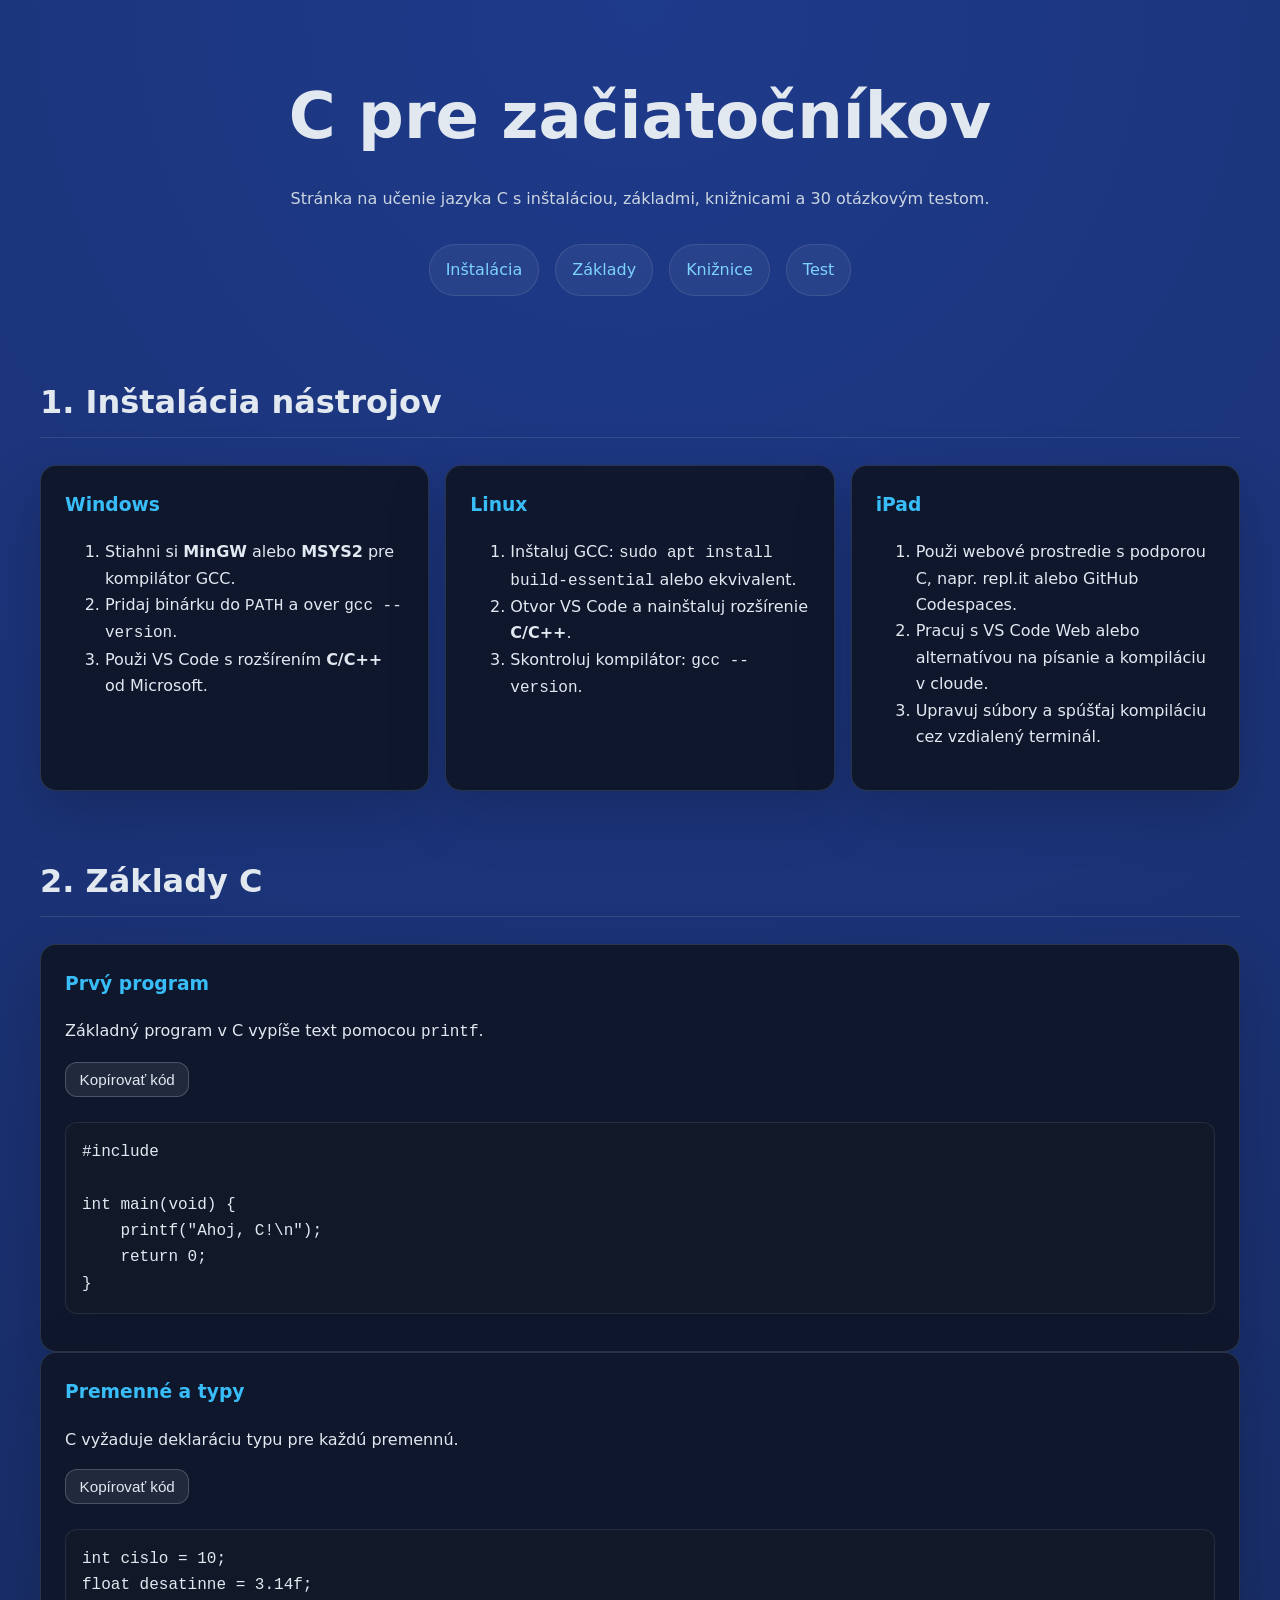
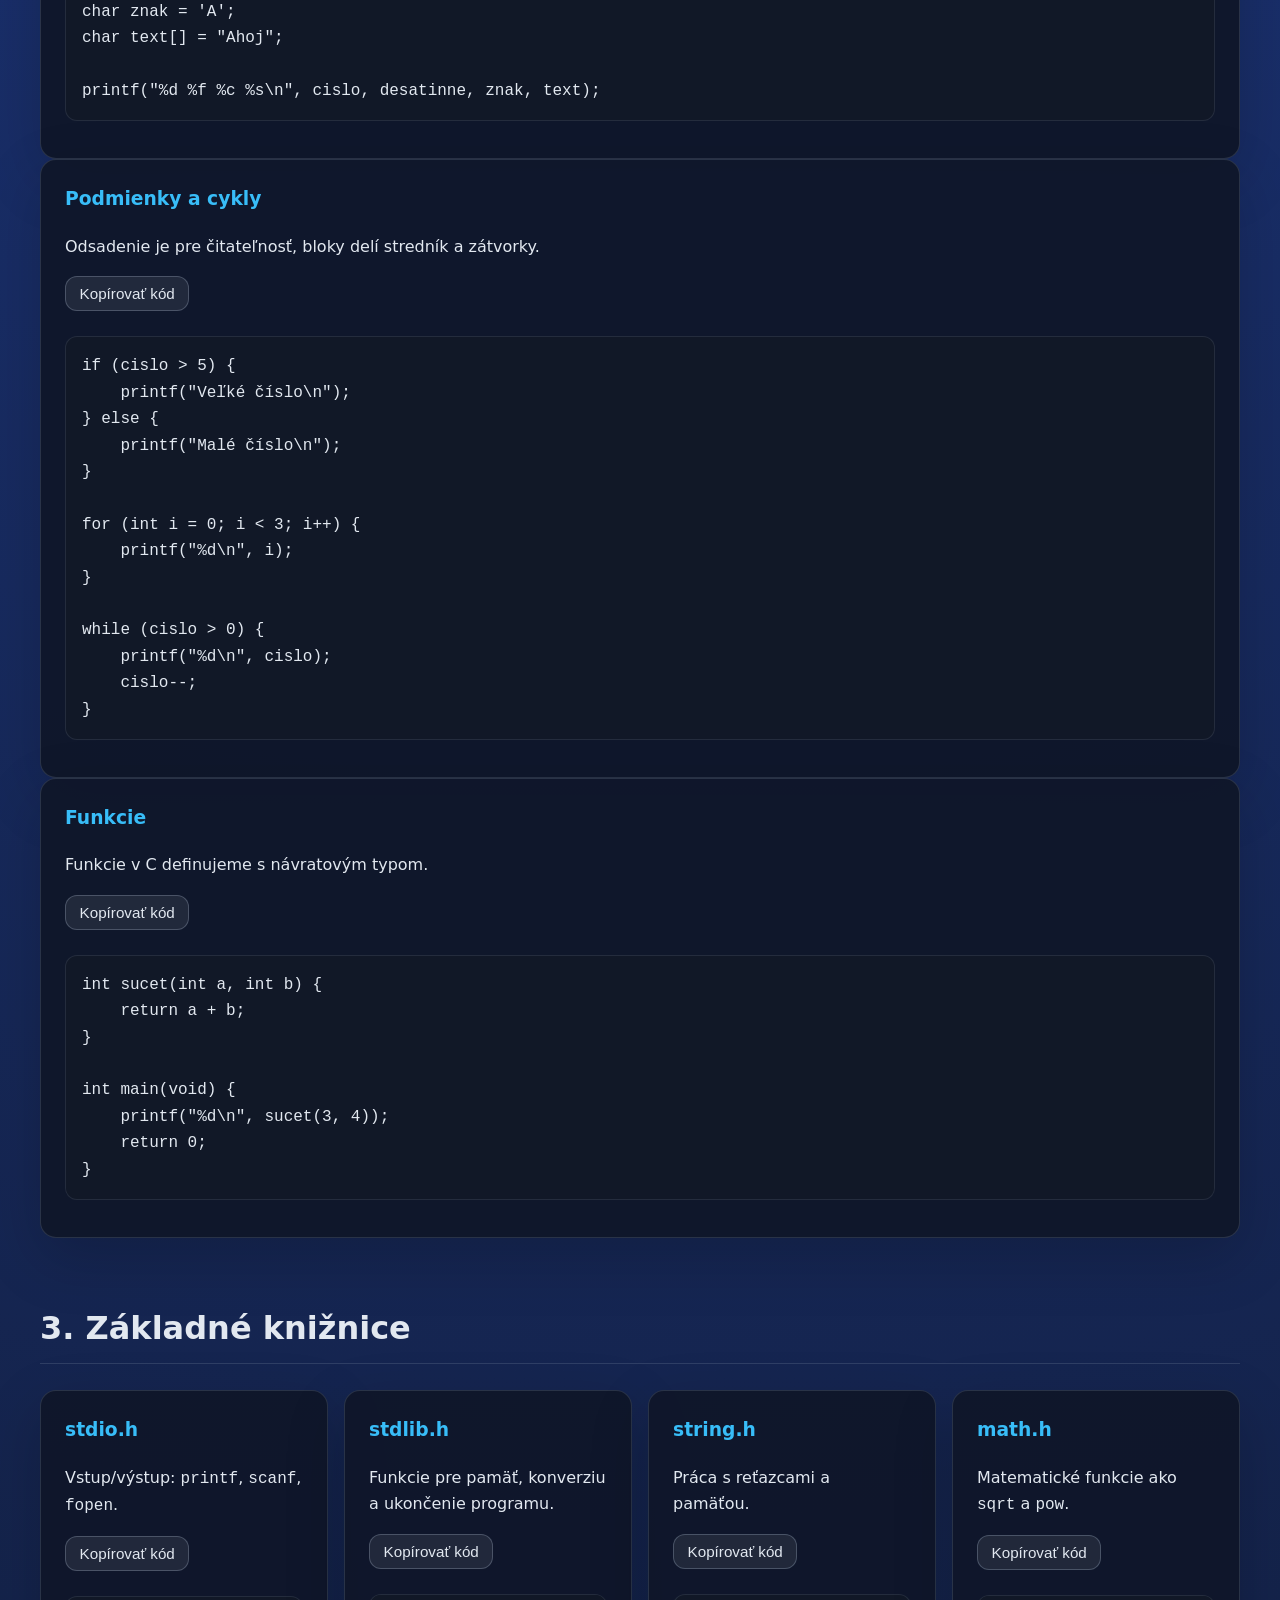
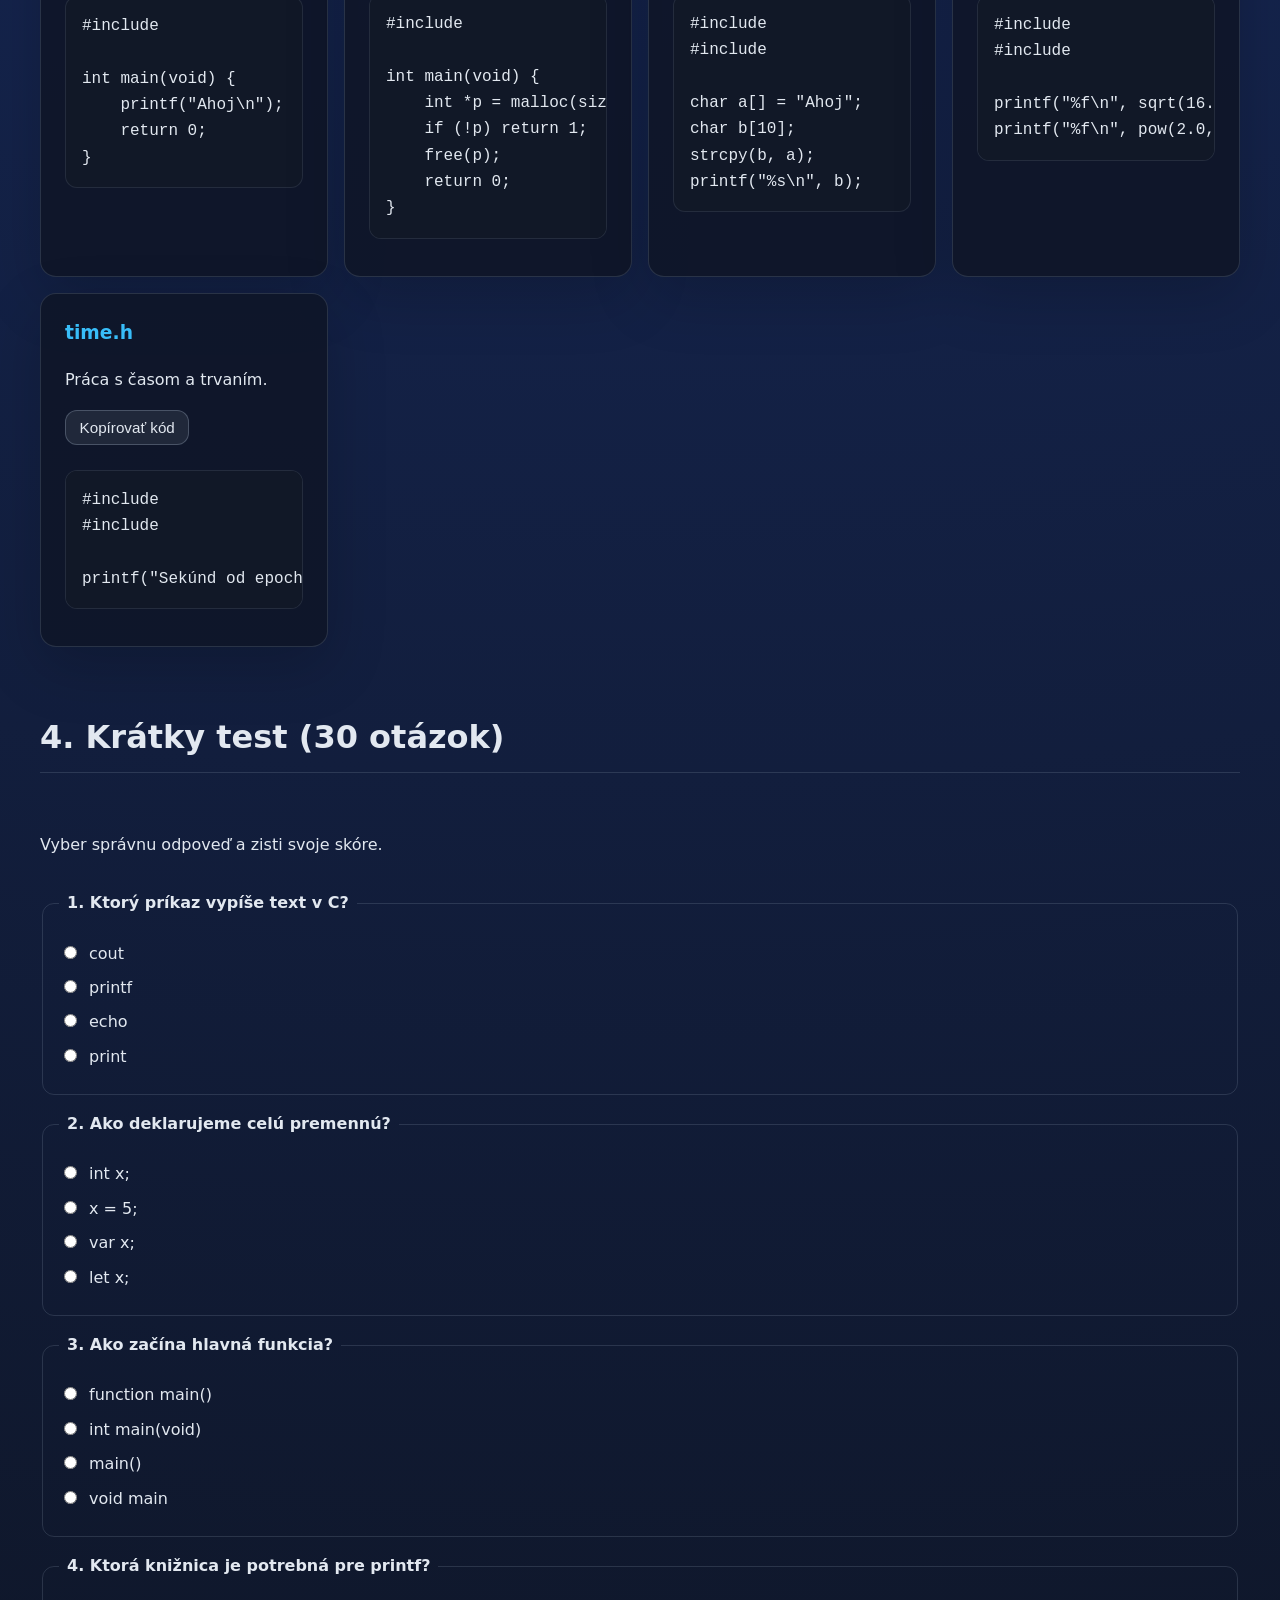
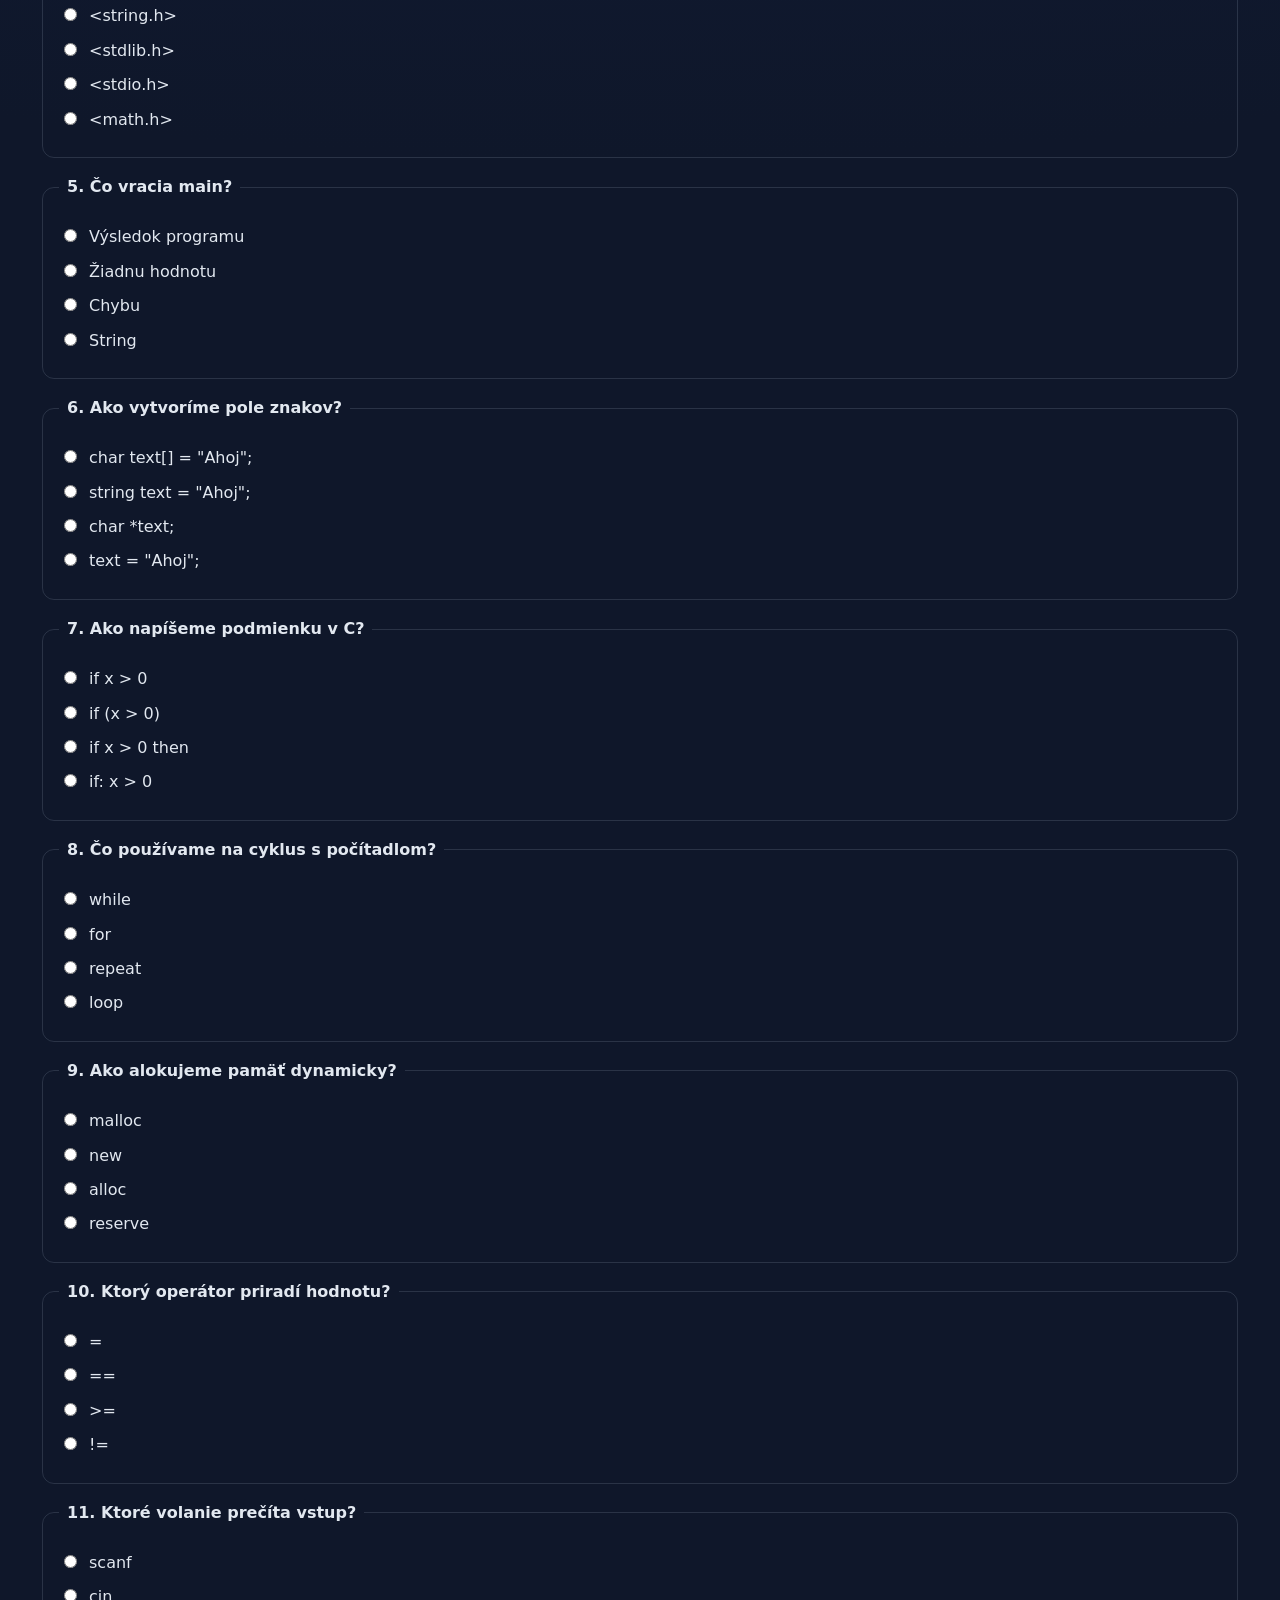
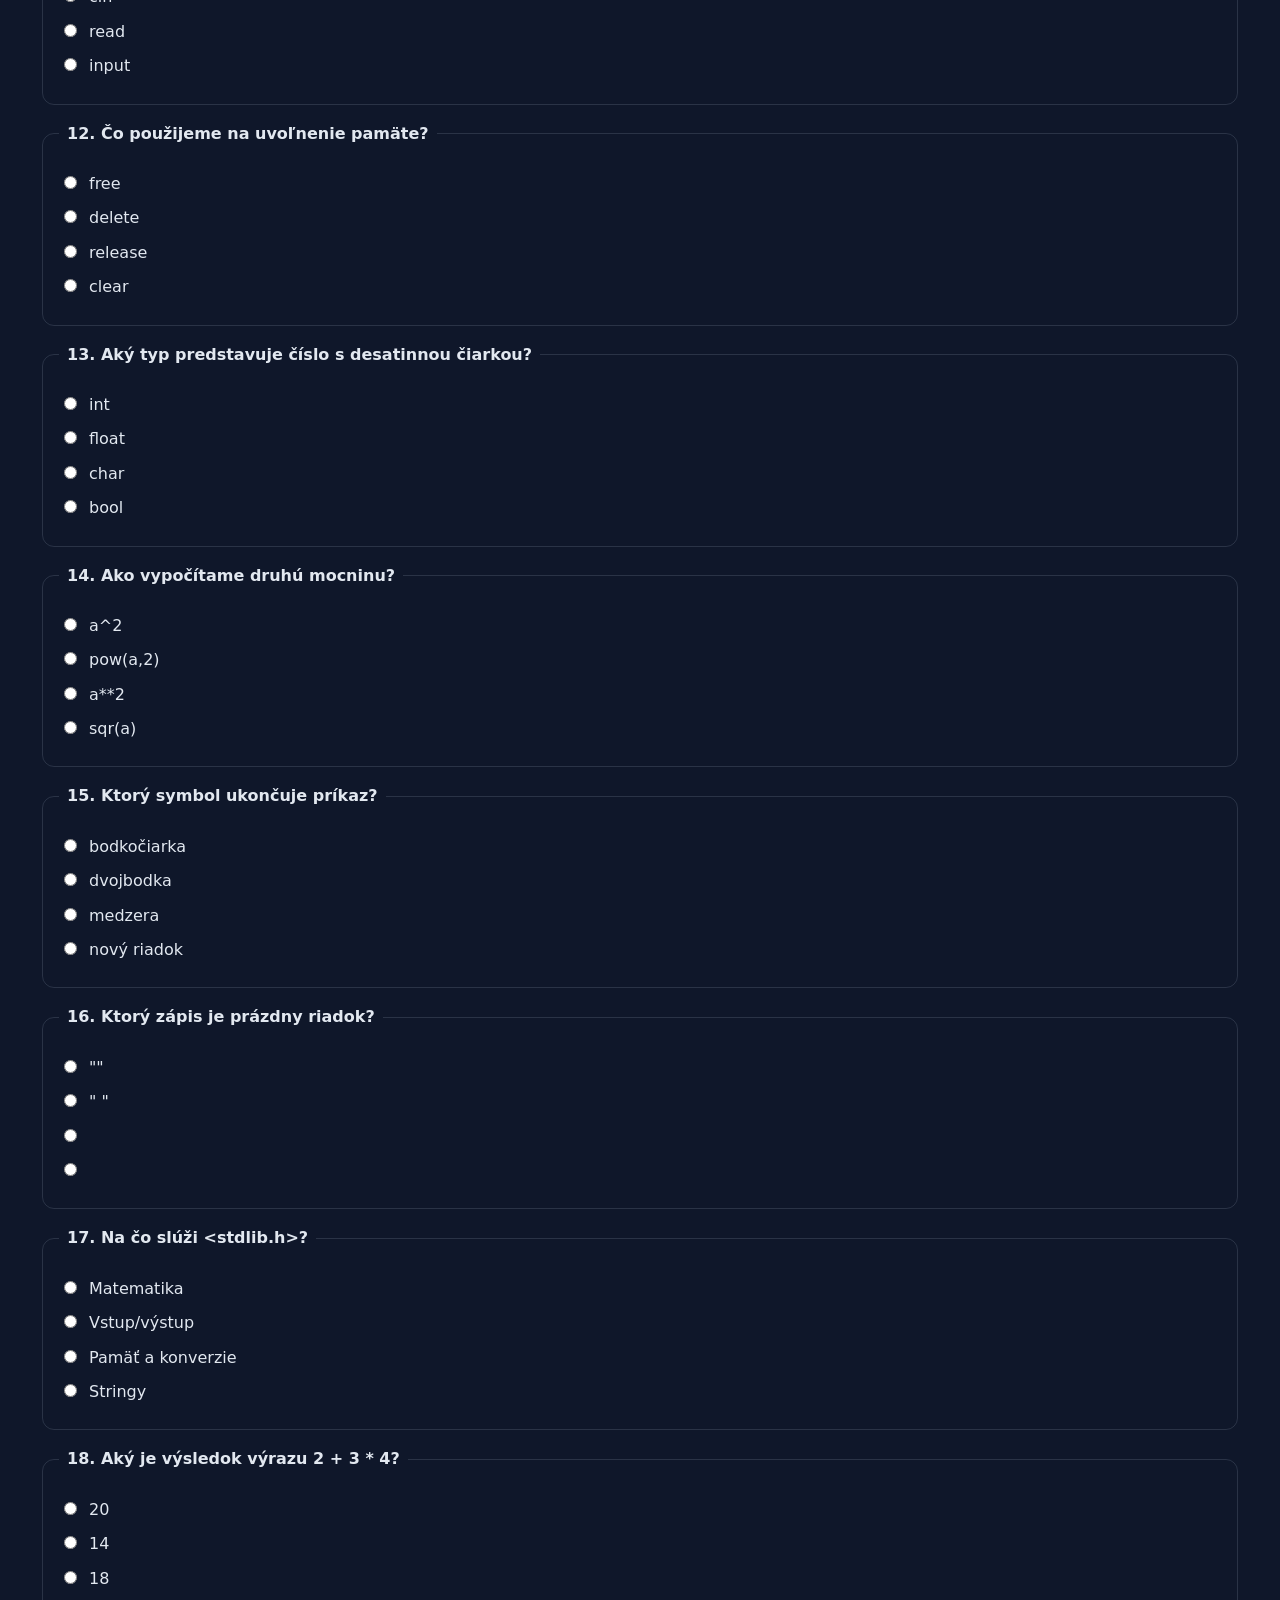
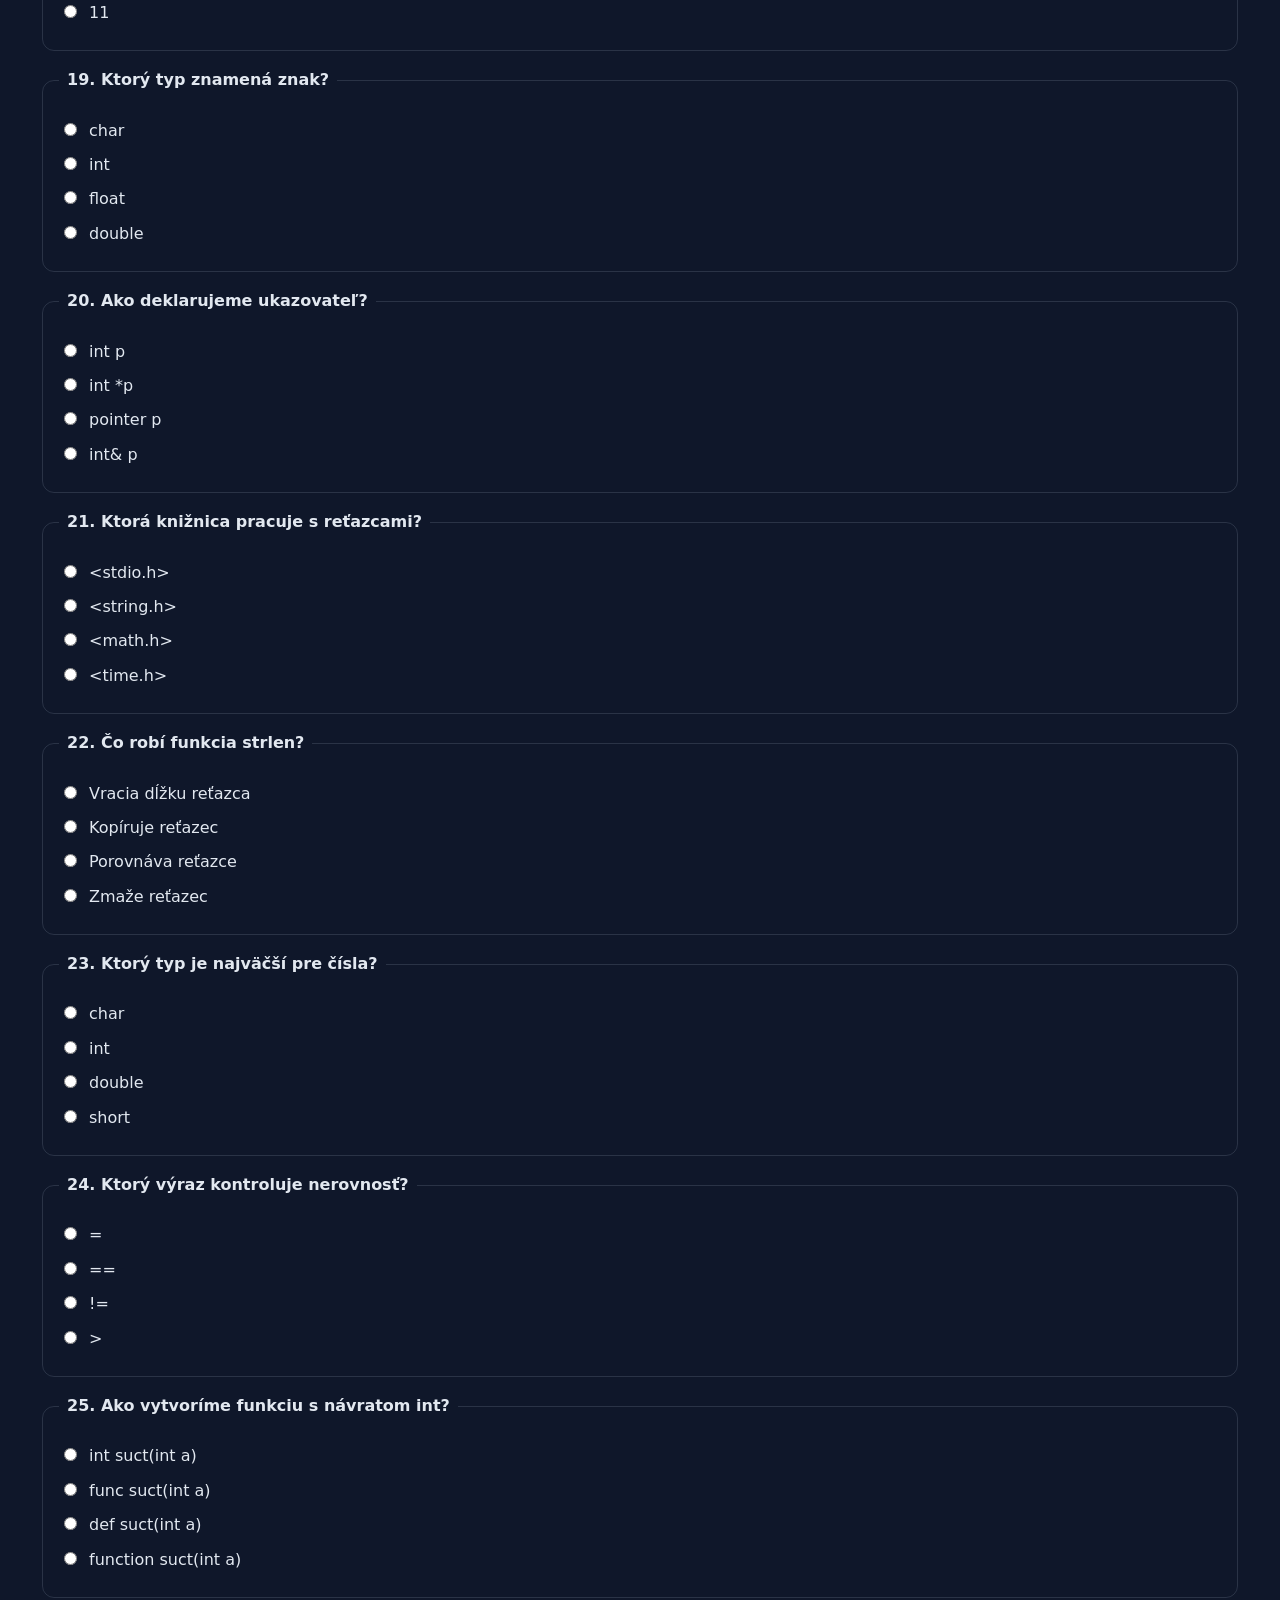
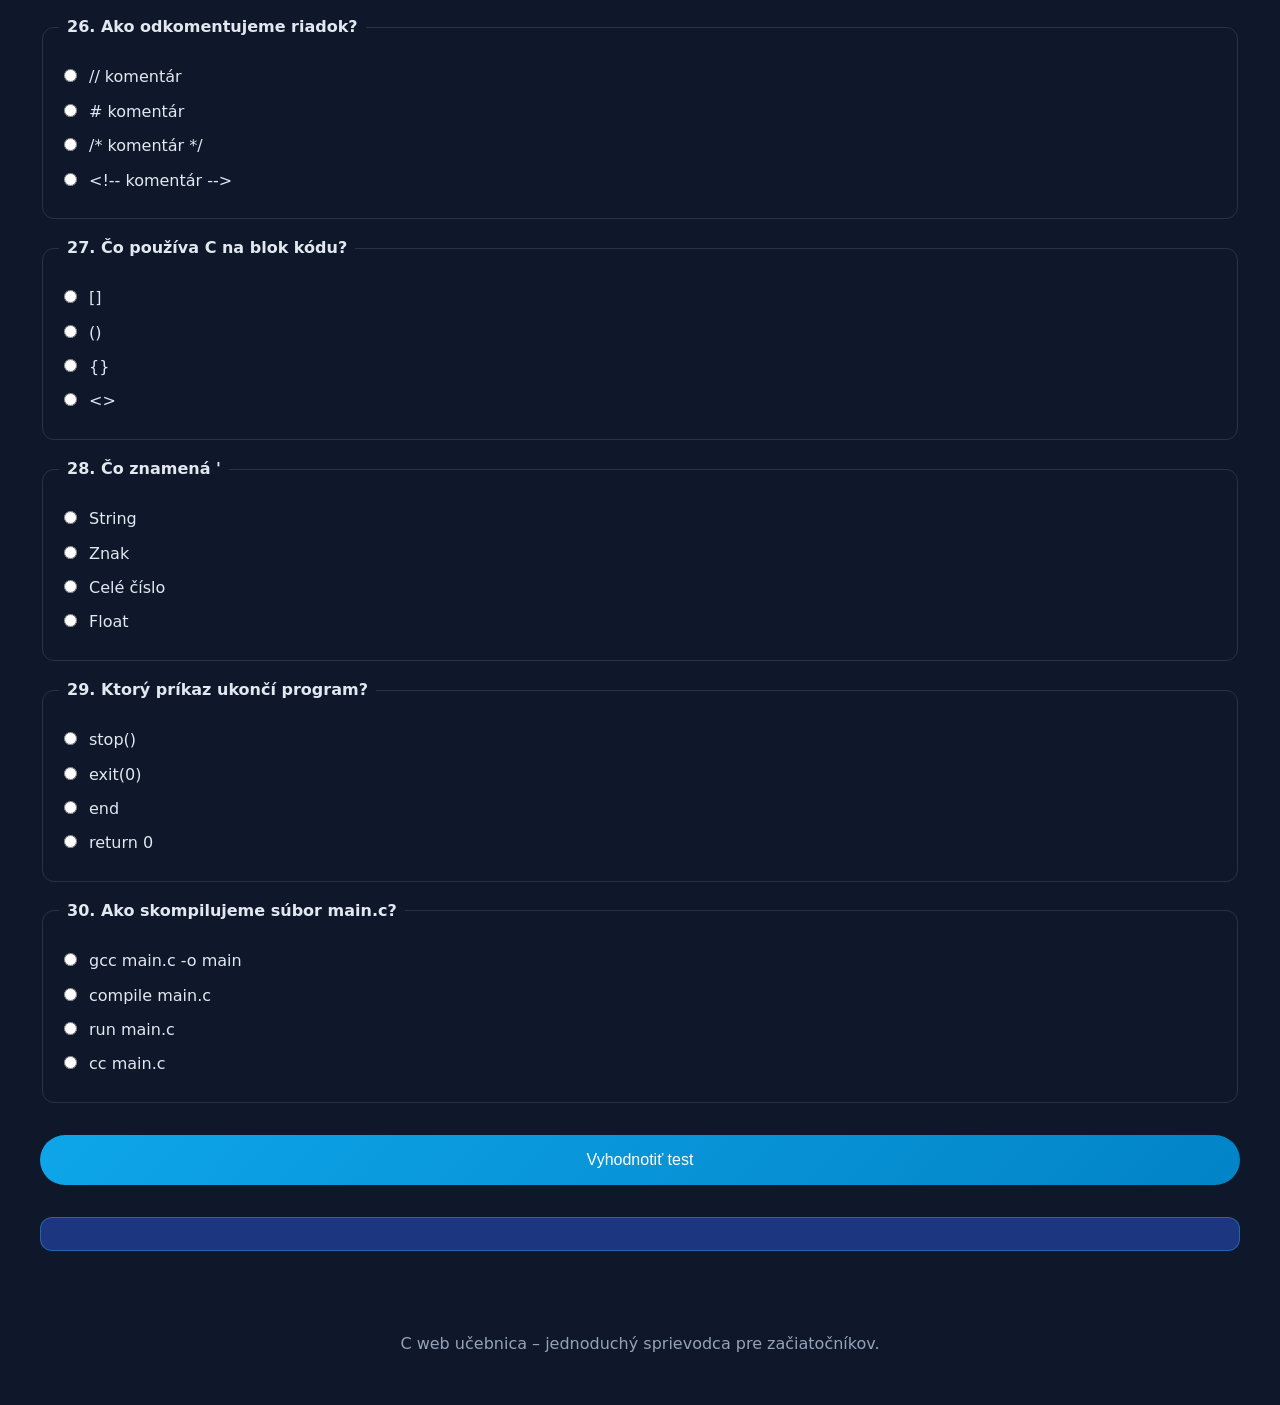
==== C/index.html @ fe1ad7e4 "Initial commit" ====
<!DOCTYPE html>
<html lang="sk">
<head>
  <meta charset="UTF-8">
  <meta name="viewport" content="width=device-width, initial-scale=1.0">
  <title>C pre začiatočníkov</title>
  <link rel="stylesheet" href="styles.css">
</head>
<body>
  <header class="hero">
    <div class="container">
      <h1>C pre začiatočníkov</h1>
      <p>Stránka na učenie jazyka C s inštaláciou, základmi, knižnicami a 30 otázkovým testom.</p>
      <nav>
        <a href="#install">Inštalácia</a>
        <a href="#basics">Základy</a>
        <a href="#libraries">Knižnice</a>
        <a href="#quiz">Test</a>
      </nav>
    </div>
  </header>

  <main class="container">
    <section id="install" class="section">
      <h2>1. Inštalácia nástrojov</h2>
      <div class="card-grid">
        <article class="card">
          <h3>Windows</h3>
          <ol>
            <li>Stiahni si <strong>MinGW</strong> alebo <strong>MSYS2</strong> pre kompilátor GCC.</li>
            <li>Pridaj binárku do <code>PATH</code> a over <code>gcc --version</code>.</li>
            <li>Použi VS Code s rozšírením <strong>C/C++</strong> od Microsoft.</li>
          </ol>
        </article>
        <article class="card">
          <h3>Linux</h3>
          <ol>
            <li>Inštaluj GCC: <code>sudo apt install build-essential</code> alebo ekvivalent.</li>
            <li>Otvor VS Code a nainštaluj rozšírenie <strong>C/C++</strong>.</li>
            <li>Skontroluj kompilátor: <code>gcc --version</code>.</li>
          </ol>
        </article>
        <article class="card">
          <h3>iPad</h3>
          <ol>
            <li>Použi webové prostredie s podporou C, napr. repl.it alebo GitHub Codespaces.</li>
            <li>Pracuj s VS Code Web alebo alternatívou na písanie a kompiláciu v cloude.</li>
            <li>Upravuj súbory a spúšťaj kompiláciu cez vzdialený terminál.</li>
          </ol>
        </article>
      </div>
    </section>

    <section id="basics" class="section">
      <h2>2. Základy C</h2>
      <article class="card">
        <h3>Prvý program</h3>
        <p>Základný program v C vypíše text pomocou <code>printf</code>.</p>
        <pre><code>#include <stdio.h>

int main(void) {
    printf("Ahoj, C!\n");
    return 0;
}</code></pre>
      </article>
      <article class="card">
        <h3>Premenné a typy</h3>
        <p>C vyžaduje deklaráciu typu pre každú premennú.</p>
        <pre><code>int cislo = 10;
float desatinne = 3.14f;
char znak = 'A';
char text[] = "Ahoj";

printf("%d %f %c %s\n", cislo, desatinne, znak, text);</code></pre>
      </article>
      <article class="card">
        <h3>Podmienky a cykly</h3>
        <p>Odsadenie je pre čitateľnosť, bloky delí stredník a zátvorky.</p>
        <pre><code>if (cislo > 5) {
    printf("Veľké číslo\n");
} else {
    printf("Malé číslo\n");
}

for (int i = 0; i < 3; i++) {
    printf("%d\n", i);
}

while (cislo > 0) {
    printf("%d\n", cislo);
    cislo--;
}</code></pre>
      </article>
      <article class="card">
        <h3>Funkcie</h3>
        <p>Funkcie v C definujeme s návratovým typom.</p>
        <pre><code>int sucet(int a, int b) {
    return a + b;
}

int main(void) {
    printf("%d\n", sucet(3, 4));
    return 0;
}</code></pre>
      </article>
    </section>

    <section id="libraries" class="section">
      <h2>3. Základné knižnice</h2>
      <div class="card-grid">
        <article class="card">
          <h3>stdio.h</h3>
          <p>Vstup/výstup: <code>printf</code>, <code>scanf</code>, <code>fopen</code>.</p>
          <pre><code>#include <stdio.h>

int main(void) {
    printf("Ahoj\n");
    return 0;
}</code></pre>
        </article>
        <article class="card">
          <h3>stdlib.h</h3>
          <p>Funkcie pre pamäť, konverziu a ukončenie programu.</p>
          <pre><code>#include <stdlib.h>

int main(void) {
    int *p = malloc(sizeof(int) * 3);
    if (!p) return 1;
    free(p);
    return 0;
}</code></pre>
        </article>
        <article class="card">
          <h3>string.h</h3>
          <p>Práca s reťazcami a pamäťou.</p>
          <pre><code>#include <stdio.h>
#include <string.h>

char a[] = "Ahoj";
char b[10];
strcpy(b, a);
printf("%s\n", b);</code></pre>
        </article>
        <article class="card">
          <h3>math.h</h3>
          <p>Matematické funkcie ako <code>sqrt</code> a <code>pow</code>.</p>
          <pre><code>#include <stdio.h>
#include <math.h>

printf("%f\n", sqrt(16.0));
printf("%f\n", pow(2.0, 3.0));</code></pre>
        </article>
        <article class="card">
          <h3>time.h</h3>
          <p>Práca s časom a trvaním.</p>
          <pre><code>#include <stdio.h>
#include <time.h>

printf("Sekúnd od epochy: %ld\n", time(NULL));</code></pre>
        </article>
      </div>
    </section>

    <section id="quiz" class="section quiz-section">
      <h2>4. Krátky test (30 otázok)</h2>
      <p>Vyber správnu odpoveď a zisti svoje skóre.</p>
      <form id="quizForm"></form>
      <button id="submitQuiz" class="button">Vyhodnotiť test</button>
      <div id="quizResult" class="result"></div>
    </section>
  </main>

  <footer class="footer">
    <div class="container">
      <p>C web učebnica – jednoduchý sprievodca pre začiatočníkov.</p>
    </div>
  </footer>

  <script src="script.js"></script>
</body>
</html>
---- C/styles.css ----
:root {
  --bg: #0f172a;
  --surface: #111827;
  --surface-light: #1f2937;
  --text: #e2e8f0;
  --accent: #38bdf8;
  --accent-strong: #7dd3fc;
  --border: rgba(148, 163, 184, 0.2);
}

* {
  box-sizing: border-box;
}

body {
  margin: 0;
  font-family: Inter, system-ui, sans-serif;
  background: radial-gradient(circle at top, #1e3a8a 0%, #0f172a 45%);
  color: var(--text);
  line-height: 1.65;
}

a {
  color: var(--accent-strong);
  text-decoration: none;
}

a:hover {
  text-decoration: underline;
}

.container {
  width: min(1200px, calc(100% - 2rem));
  margin: 0 auto;
}

.hero {
  padding: 4rem 0 3rem;
  text-align: center;
}

.hero h1 {
  margin: 0;
  font-size: clamp(2.5rem, 5vw, 4rem);
}

.hero p {
  margin: 1rem auto 2rem;
  max-width: 720px;
  color: #cbd5e1;
}

nav {
  display: flex;
  justify-content: center;
  gap: 1rem;
  flex-wrap: wrap;
}

nav a {
  padding: 0.75rem 1rem;
  border: 1px solid var(--border);
  border-radius: 999px;
  background: rgba(255,255,255,0.05);
}

.section {
  padding: 2rem 0;
}

.section h2 {
  margin-top: 0;
  font-size: 2rem;
  border-bottom: 1px solid var(--border);
  padding-bottom: 0.5rem;
}

.card-grid {
  display: grid;
  grid-template-columns: repeat(auto-fit, minmax(260px, 1fr));
  gap: 1rem;
}

.card {
  background: rgba(15, 23, 42, 0.95);
  border: 1px solid var(--border);
  border-radius: 1rem;
  padding: 1.5rem;
  box-shadow: 0 20px 60px rgba(0,0,0,0.18);
}

.card h3 {
  margin-top: 0;
  color: var(--accent);
}

pre {
  background: #111827;
  border: 1px solid rgba(148, 163, 184, 0.15);
  border-radius: 0.75rem;
  padding: 1rem;
  overflow-x: auto;
  color: #e2e8f0;
}

code {
  font-family: ui-monospace, SFMono-Regular, Menlo, Monaco, Consolas, "Liberation Mono", "Courier New", monospace;
}

.copy-code-button {
  display: inline-flex;
  align-items: center;
  justify-content: center;
  margin-bottom: 0.75rem;
  padding: 0.5rem 0.85rem;
  border: 1px solid rgba(148, 163, 184, 0.35);
  border-radius: 0.75rem;
  background: rgba(255, 255, 255, 0.08);
  color: var(--text);
  cursor: pointer;
  font-size: 0.95rem;
}

.copy-code-button:hover {
  background: rgba(56, 189, 248, 0.12);
}

fieldset {
  border: 1px solid rgba(148, 163, 184, 0.2);
  border-radius: 0.75rem;
  padding: 1rem;
  margin-bottom: 1rem;
}

legend {
  font-weight: 700;
  padding: 0 0.5rem;
}

.quiz-label {
  display: block;
  margin: 0.5rem 0;
  cursor: pointer;
}

.quiz-label input {
  margin-right: 0.75rem;
}

.quiz-section {
  display: grid;
  gap: 1rem;
}

#submitQuiz {
  background: linear-gradient(135deg, #0ea5e9, #0284c7);
  border: none;
  color: white;
  padding: 1rem 1.5rem;
  border-radius: 999px;
  cursor: pointer;
  font-size: 1rem;
}

#submitQuiz:hover {
  opacity: 0.95;
}

.result {
  margin-top: 1rem;
  padding: 1rem;
  border-radius: 0.75rem;
  background: rgba(30, 58, 138, 0.9);
  border: 1px solid rgba(56, 189, 248, 0.35);
}

footer {
  padding: 2rem 0;
  text-align: center;
  color: #94a3b8;
}

@media (max-width: 640px) {
  .hero {
    padding-top: 2.5rem;
  }

  nav {
    gap: 0.5rem;
  }
}
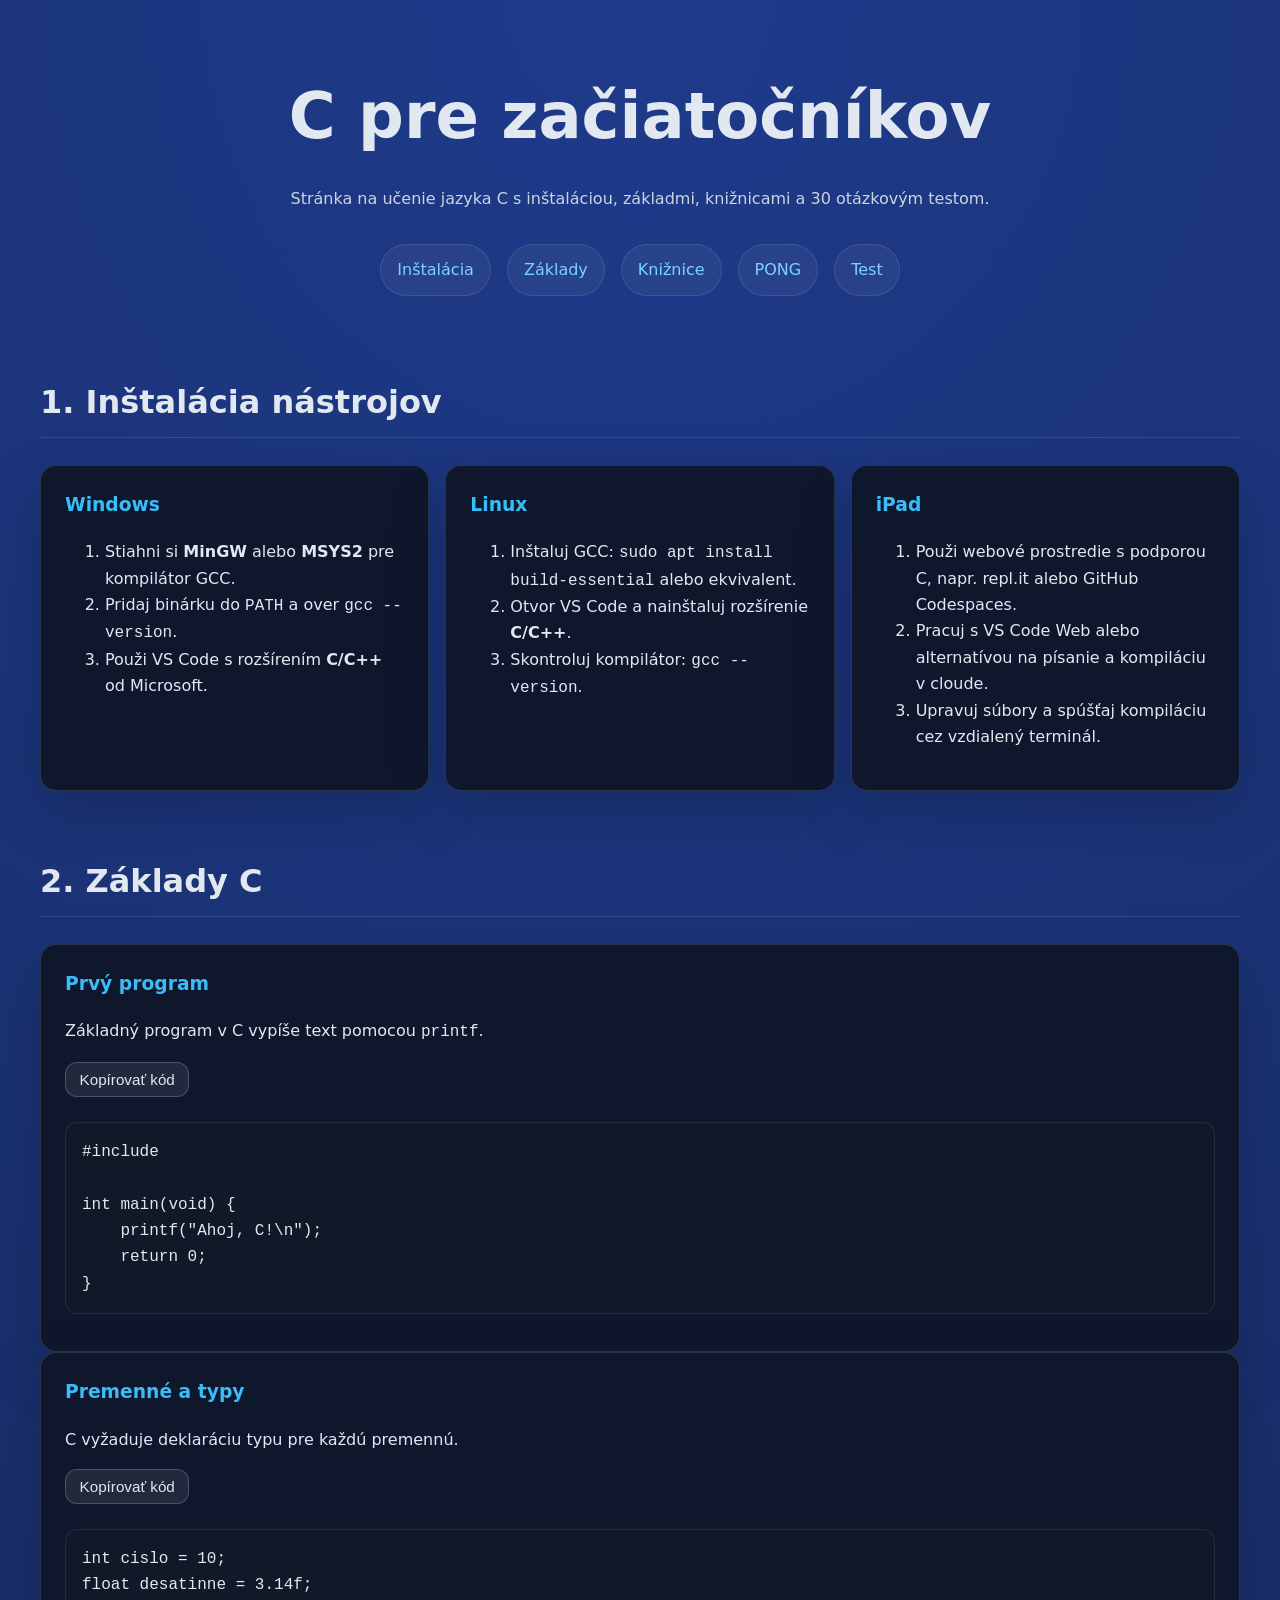
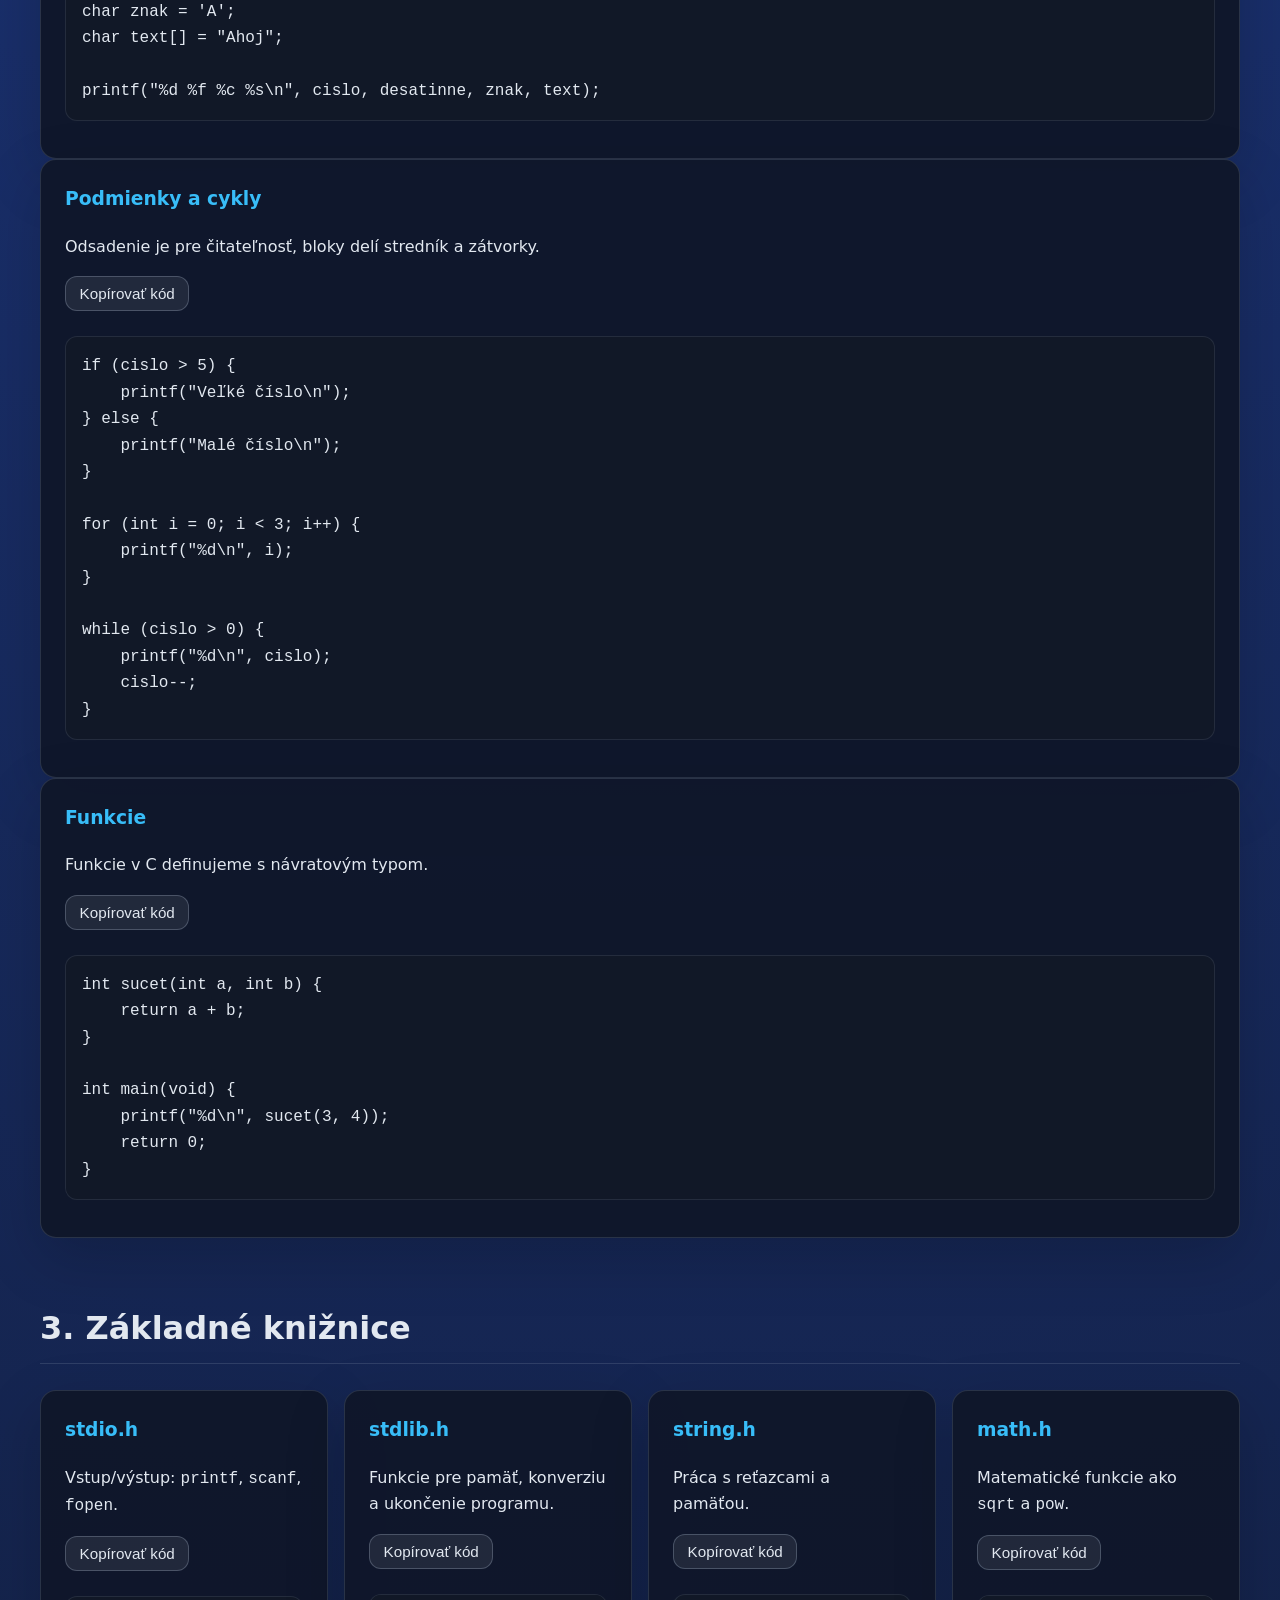
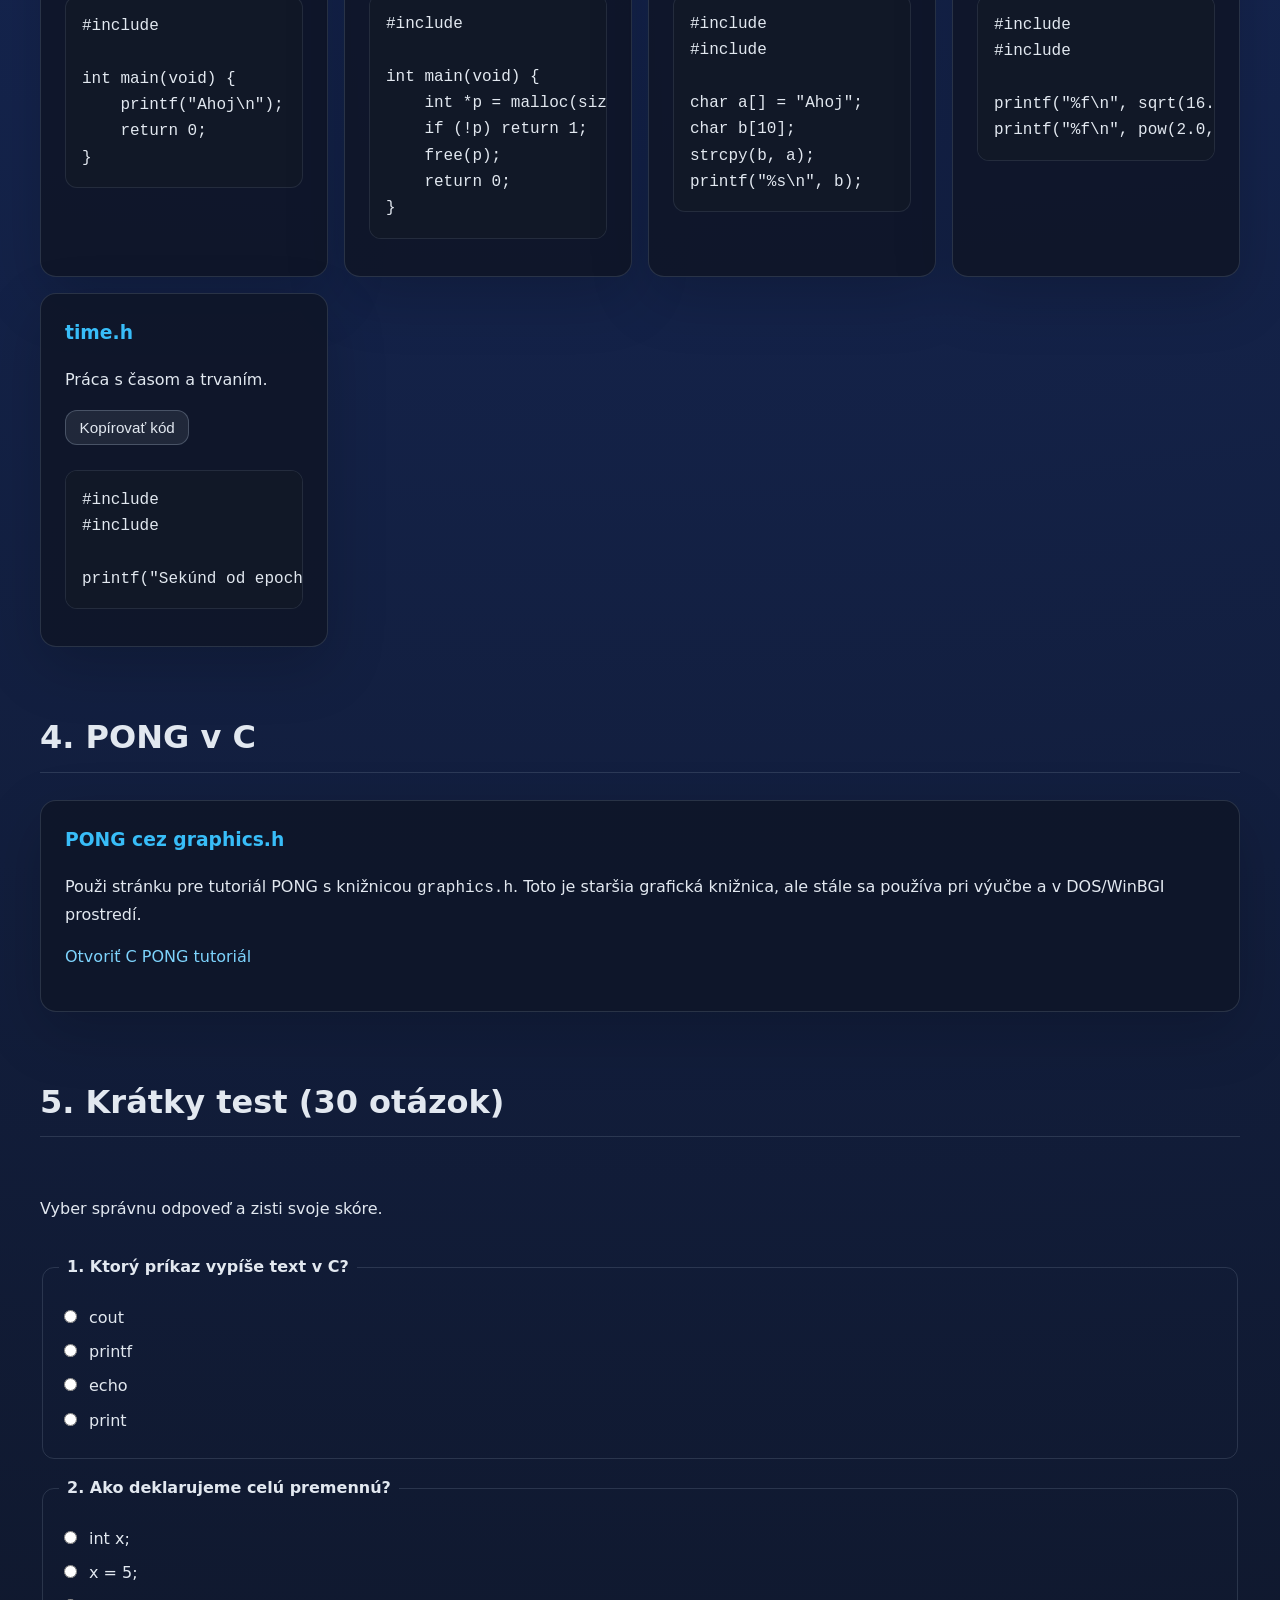
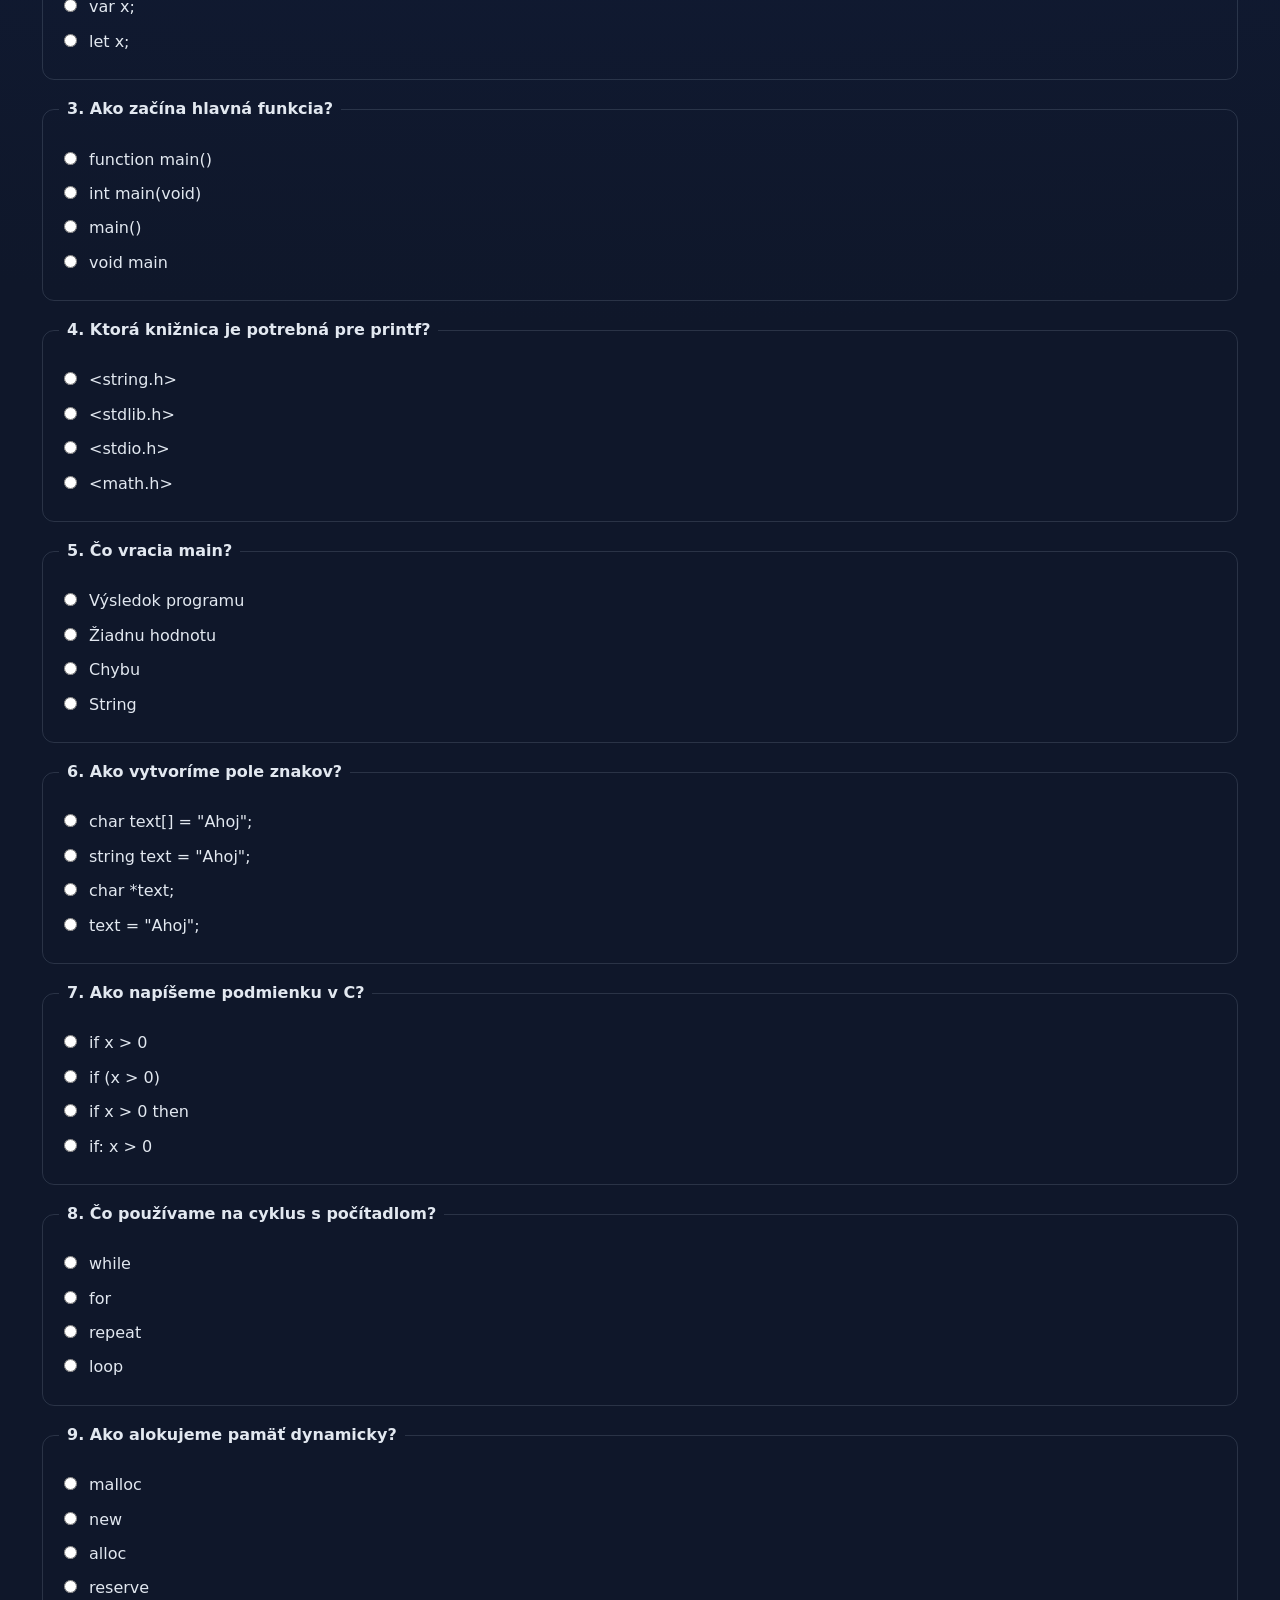
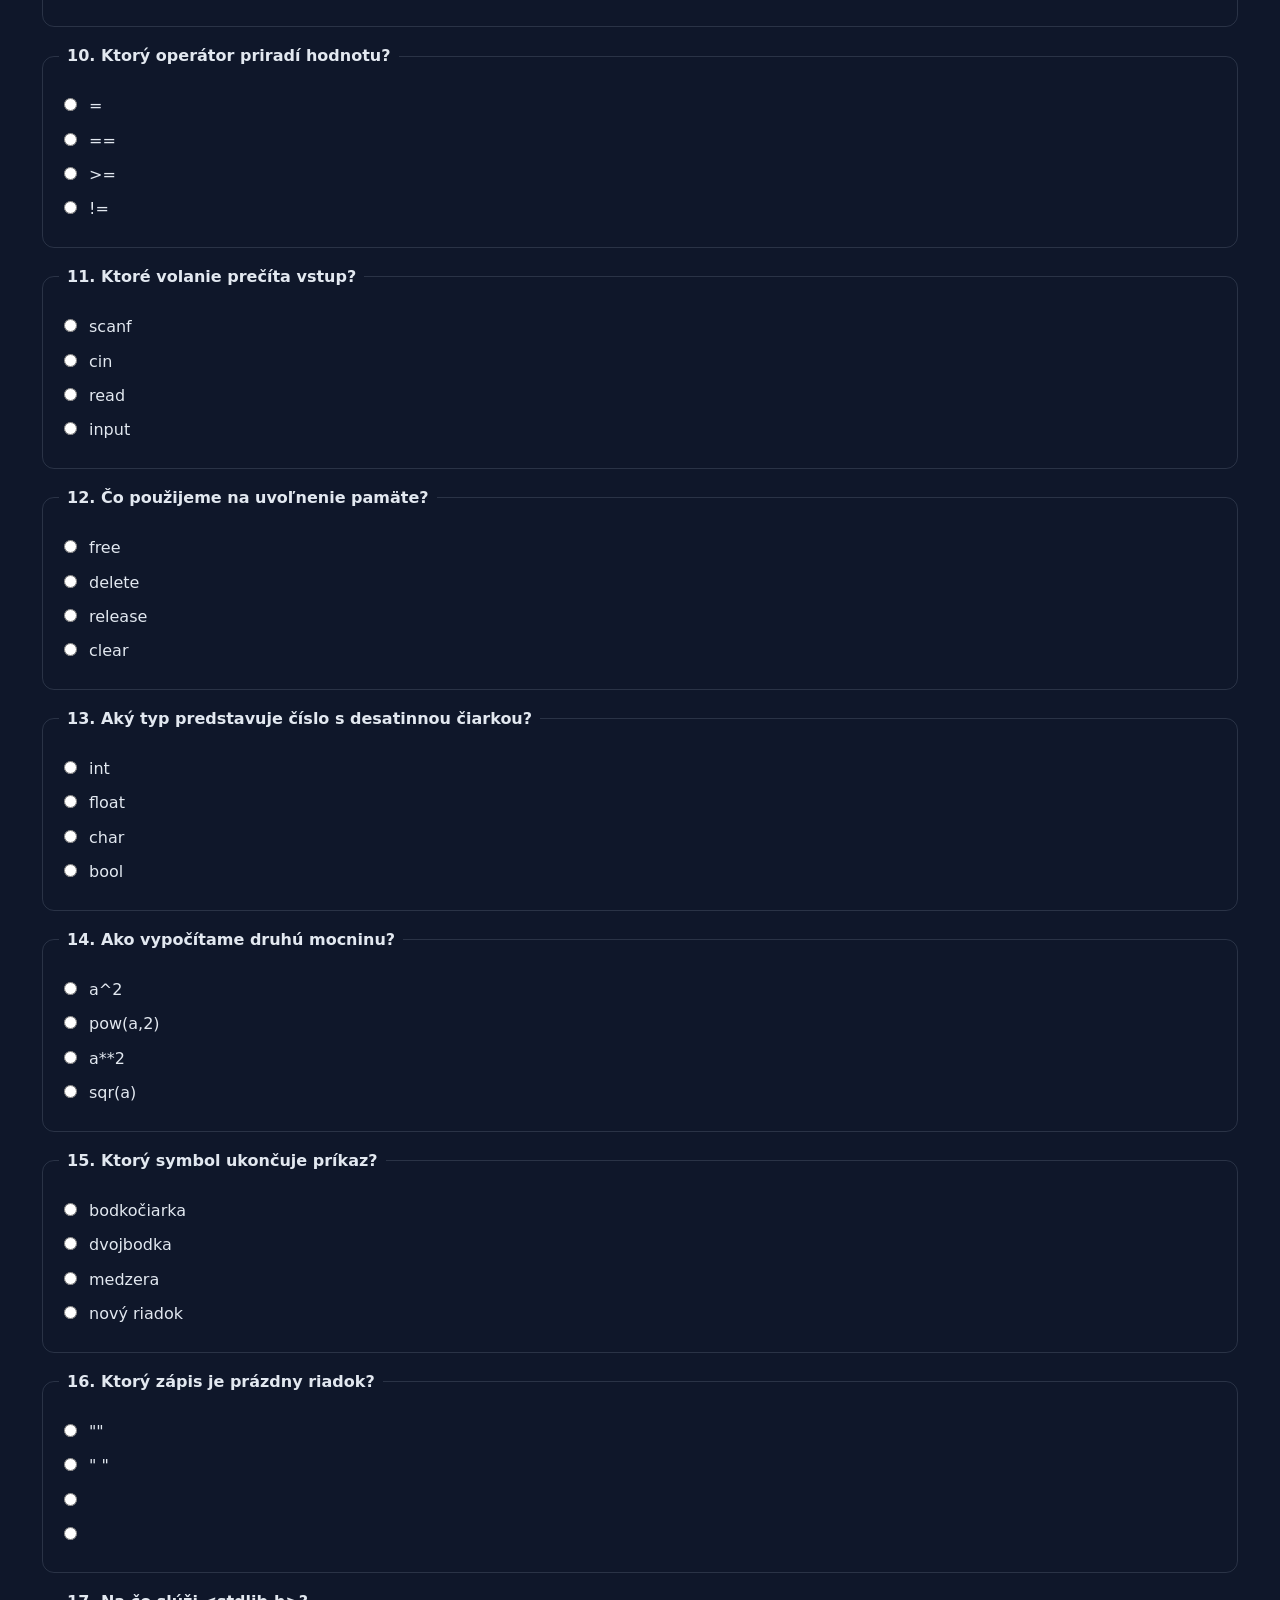
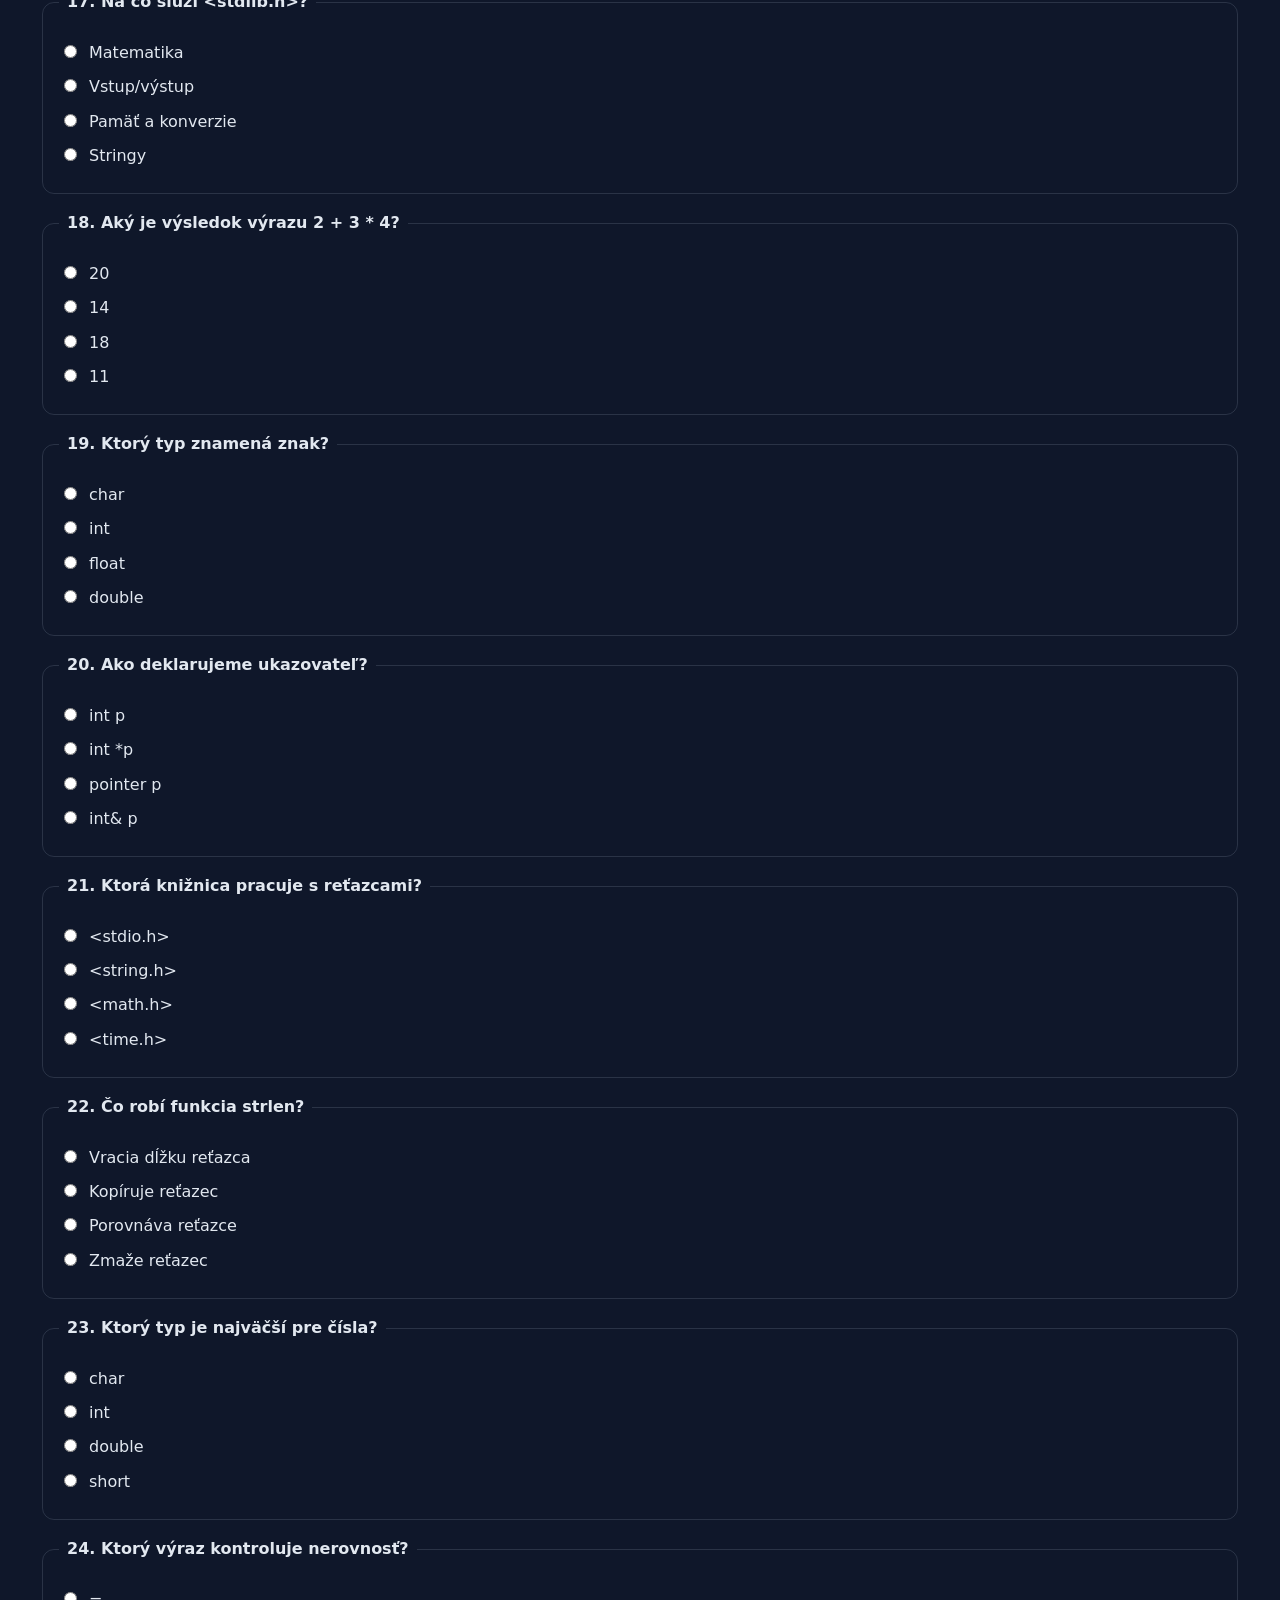
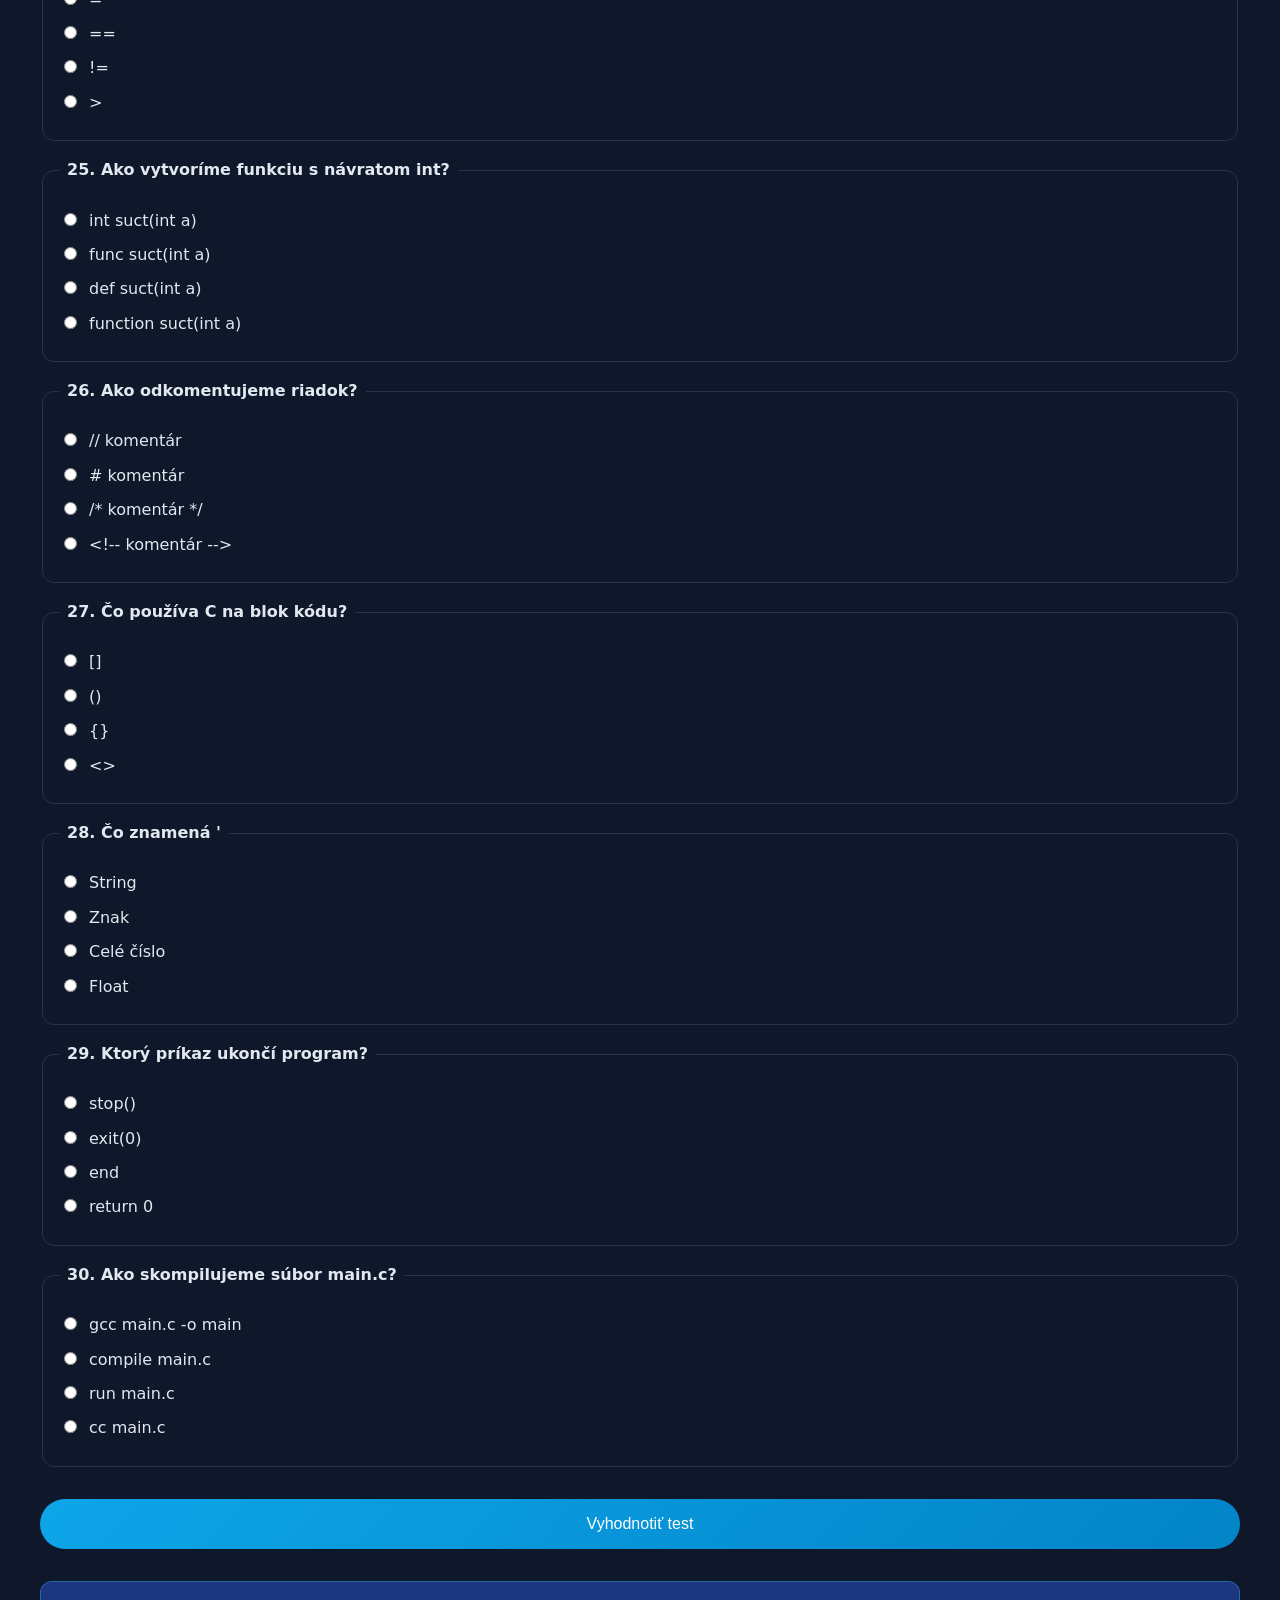
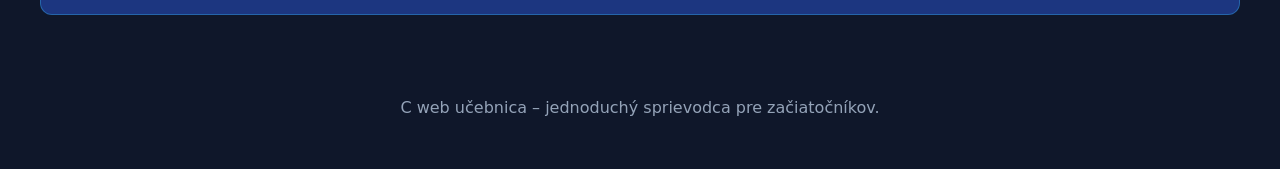
==== commit 70ab18bd: "new file:   C/PONG/index.html 	new file:   C/PONG/pong.c 	modified:   C/index.html 	modified:   inde" ====
--- a/C/index.html
+++ b/C/index.html
@@ -15,6 +15,7 @@
         <a href="#install">Inštalácia</a>
         <a href="#basics">Základy</a>
         <a href="#libraries">Knižnice</a>
+        <a href="#pong">PONG</a>
         <a href="#quiz">Test</a>
       </nav>
     </div>
@@ -161,8 +162,17 @@
       </div>
     </section>
 
+    <section id="pong" class="section">
+      <h2>4. PONG v C</h2>
+      <article class="card">
+        <h3>PONG cez graphics.h</h3>
+        <p>Použi stránku pre tutoriál PONG s knižnicou <code>graphics.h</code>. Toto je staršia grafická knižnica, ale stále sa používa pri výučbe a v DOS/WinBGI prostredí.</p>
+        <p><a href="PONG/index.html" class="button button-primary">Otvoriť C PONG tutoriál</a></p>
+      </article>
+    </section>
+
     <section id="quiz" class="section quiz-section">
-      <h2>4. Krátky test (30 otázok)</h2>
+      <h2>5. Krátky test (30 otázok)</h2>
       <p>Vyber správnu odpoveď a zisti svoje skóre.</p>
       <form id="quizForm"></form>
       <button id="submitQuiz" class="button">Vyhodnotiť test</button>
